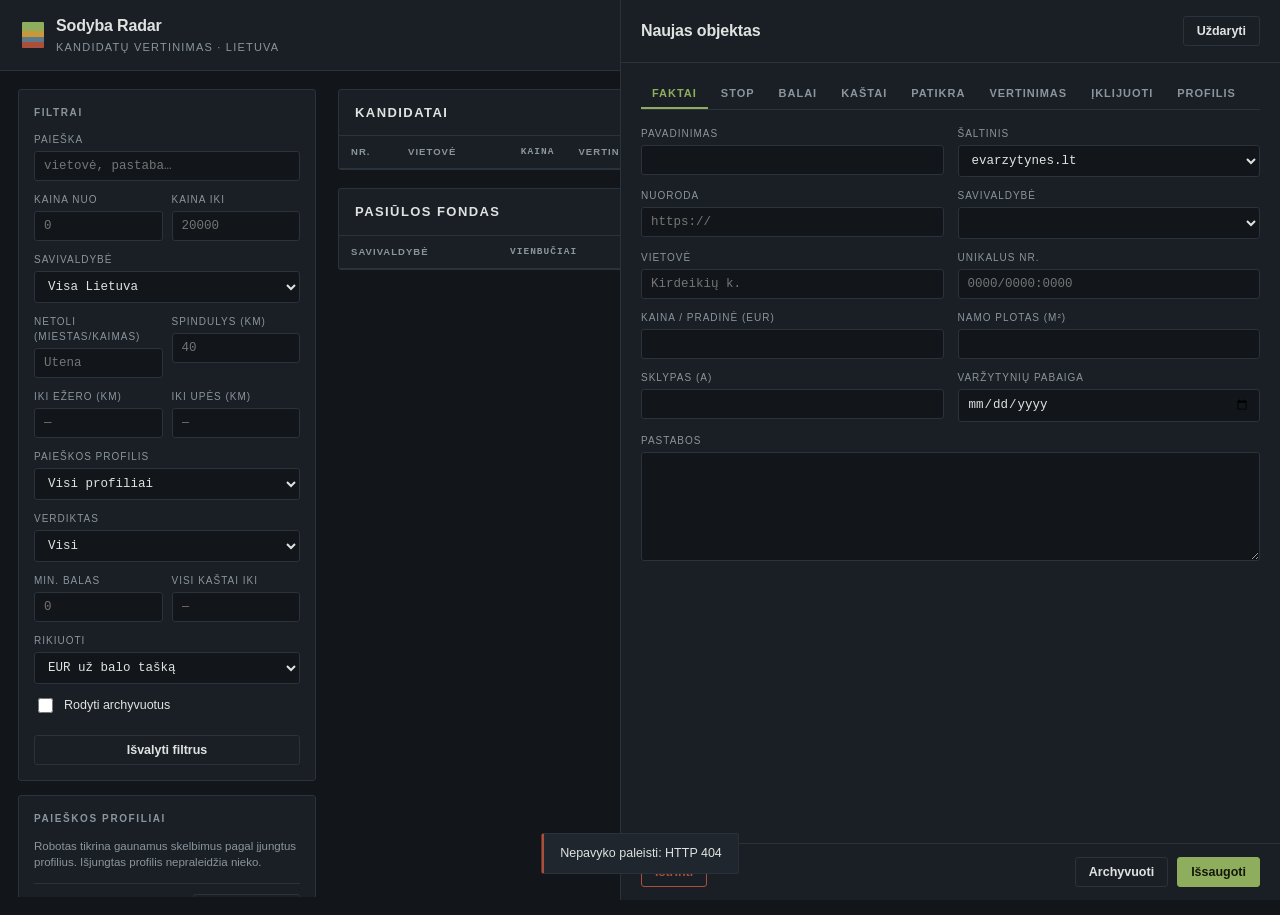
==== frontend/index.html @ 3fbca245 "Sodyba Radar: scoring, nature measurement, mailbox ingestion" ====
<!DOCTYPE html>
<html lang="lt">
<head>
<meta charset="utf-8">
<meta name="viewport" content="width=device-width, initial-scale=1">
<title>Sodyba Radar</title>
<link rel="stylesheet" href="styles.css">
</head>
<body>

<header class="topbar">
  <div class="brand">
    <span class="mark" aria-hidden="true"></span>
    <div>
      <h1>Sodyba Radar</h1>
      <p class="sub">Kandidatų vertinimas · Lietuva</p>
    </div>
  </div>
  <div class="tallies" id="tallies"></div>
  <div class="status">
    <span class="stat-line" id="refreshStatus">Kraunama…</span>
    <button class="btn btn-ghost" id="btnRefresh">Atnaujinti registro duomenis</button>
    <button class="btn" id="btnAdd">Pridėti objektą</button>
  </div>
</header>

<main class="shell">

  <aside class="rail" id="rail">
    <section class="rail-block">
      <h2 class="eyebrow">Filtrai</h2>

      <label class="field">
        <span>Paieška</span>
        <input type="search" id="fQuery" placeholder="vietovė, pastaba…">
      </label>

      <div class="field-row">
        <label class="field">
          <span>Kaina nuo</span>
          <input type="number" id="fMinPrice" min="0" step="500" placeholder="0">
        </label>
        <label class="field">
          <span>Kaina iki</span>
          <input type="number" id="fMaxPrice" min="0" step="500" placeholder="20000">
        </label>
      </div>

      <label class="field">
        <span>Savivaldybė</span>
        <select id="fMuni"><option value="">Visa Lietuva</option></select>
      </label>

      <div class="field-row">
        <label class="field">
          <span>Netoli (miestas/kaimas)</span>
          <input id="fNear" placeholder="Utena">
        </label>
        <label class="field">
          <span>Spindulys (km)</span>
          <input type="number" id="fRadius" min="1" step="5" placeholder="40">
        </label>
      </div>

      <div class="field-row">
        <label class="field">
          <span>Iki ežero (km)</span>
          <input type="number" id="fLake" min="0" step="0.5" placeholder="—">
        </label>
        <label class="field">
          <span>Iki upės (km)</span>
          <input type="number" id="fRiver" min="0" step="0.5" placeholder="—">
        </label>
      </div>

      <label class="field">
        <span>Paieškos profilis</span>
        <select id="fProfile"><option value="">Visi profiliai</option></select>
      </label>

      <label class="field">
        <span>Verdiktas</span>
        <select id="fVerdict">
          <option value="">Visi</option>
          <option value="shortlist">Trumpasis sąrašas</option>
          <option value="weak">Per silpnas</option>
          <option value="over_budget">Virš biudžeto</option>
          <option value="incomplete">Neįvertintas</option>
          <option value="rejected">Atmestas</option>
        </select>
      </label>

      <div class="field-row">
        <label class="field">
          <span>Min. balas</span>
          <input type="number" id="fMinScore" min="0" max="10" step="0.5" placeholder="0">
        </label>
        <label class="field">
          <span>Visi kaštai iki</span>
          <input type="number" id="fMaxCost" min="0" step="1000" placeholder="—">
        </label>
      </div>

      <label class="field">
        <span>Rikiuoti</span>
        <select id="fSort">
          <option value="eur_per_point">EUR už balo tašką</option>
          <option value="score">Balas</option>
          <option value="price">Kaina</option>
          <option value="total_cost">Visi kaštai</option>
          <option value="updated">Naujausi</option>
        </select>
      </label>

      <label class="check"><input type="checkbox" id="fArchived"><span>Rodyti archyvuotus</span></label>
      <button class="btn btn-ghost full" id="btnClear">Išvalyti filtrus</button>
    </section>

    <section class="rail-block">
      <h2 class="eyebrow">Paieškos profiliai</h2>
      <p class="hint">Robotas tikrina gaunamus skelbimus pagal įjungtus profilius. Išjungtas profilis nepraleidžia nieko.</p>
      <div id="profiles"></div>
      <div class="ingest-bar">
        <span class="stat-line" id="ingestStatus">—</span>
        <button class="btn btn-ghost" id="btnPoll">Tikrinti dabar</button>
      </div>
      <button class="btn btn-ghost full" id="btnResetProfiles">Grąžinti numatytuosius</button>
    </section>

    <section class="rail-block">
      <h2 class="eyebrow">Svoriai</h2>
      <p class="hint">Keisk svorius — visos juostos persidėlios iš karto.</p>
      <div id="weights"></div>
      <div class="weight-total"><span>Suma</span><b id="weightSum">100%</b></div>
    </section>

    <section class="rail-block">
      <h2 class="eyebrow">Prielaidos</h2>
      <label class="field">
        <span>Biudžeto riba (EUR)</span>
        <input type="number" id="sBudget" min="0" step="1000">
      </label>
      <label class="field">
        <span>Minimalus balas</span>
        <input type="number" id="sMinScore" min="0" max="10" step="0.5">
      </label>
      <label class="field">
        <span>Rezervas (%)</span>
        <input type="number" id="sContingency" min="0" max="100" step="5">
      </label>
      <button class="btn full" id="btnSaveSettings">Išsaugoti prielaidas</button>
    </section>
  </aside>

  <div class="content">

    <section class="panel">
      <div class="panel-head">
        <h2>Kandidatai</h2>
        <span class="count" id="candCount"></span>
      </div>
      <div class="table-wrap">
        <table class="grid" id="candTable">
          <thead>
            <tr>
              <th>Nr.</th><th>Vietovė</th><th class="num">Kaina</th>
              <th class="core-col">Vertinimo pjūvis</th>
              <th class="num">Balas</th><th class="num">Visi kaštai</th>
              <th>Gamta</th><th class="num">EUR/tšk.</th><th>Verdiktas</th>
            </tr>
          </thead>
          <tbody id="candBody"></tbody>
        </table>
      </div>
      <p class="empty" id="candEmpty" hidden>Nėra objektų pagal šiuos filtrus. Pridėk objektą arba atlaisvink filtrus.</p>
    </section>

    <section class="panel">
      <div class="panel-head">
        <h2>Pasiūlos fondas</h2>
        <span class="count" id="marketNote"></span>
      </div>
      <div class="table-wrap">
        <table class="grid" id="mktTable">
          <thead>
            <tr>
              <th>Savivaldybė</th><th class="num">Vienbučiai</th><th class="num">Elektra+vanduo</th>
              <th class="num">% el.+vand.</th><th class="num">% iki 1945</th>
              <th class="num">Rąstiniai</th><th class="num">Retumo indeksas</th>
            </tr>
          </thead>
          <tbody id="mktBody"></tbody>
        </table>
      </div>
    </section>

  </div>
</main>

<!-- Detail drawer -->
<div class="scrim" id="scrim" hidden></div>
<aside class="drawer" id="drawer" hidden aria-label="Objekto detalės">
  <div class="drawer-head">
    <div>
      <span class="eyebrow" id="dRef"></span>
      <h2 id="dTitle">Naujas objektas</h2>
    </div>
    <button class="btn btn-ghost" id="btnClose">Uždaryti</button>
  </div>

  <div class="drawer-body">
    <nav class="tabs" role="tablist">
      <button class="tab is-on" data-tab="facts">Faktai</button>
      <button class="tab" data-tab="flags">STOP</button>
      <button class="tab" data-tab="scores">Balai</button>
      <button class="tab" data-tab="costs">Kaštai</button>
      <button class="tab" data-tab="checks">Patikra</button>
      <button class="tab" data-tab="advice">Vertinimas</button>
      <button class="tab" data-tab="paste">Įklijuoti</button>
      <button class="tab" data-tab="profile">Profilis</button>
    </nav>

    <div class="tabpane is-on" data-pane="facts">
      <div class="grid2">
        <label class="field"><span>Pavadinimas</span><input id="dName"></label>
        <label class="field"><span>Šaltinis</span>
          <select id="dSource">
            <option value="evarzytynes">evarzytynes.lt</option>
            <option value="turtas">aukcionai.turtas.lt</option>
            <option value="aruodas">aruodas.lt</option>
            <option value="domoplius">domoplius.lt</option>
            <option value="alio">alio.lt</option>
            <option value="facebook">Facebook grupė</option>
            <option value="manual">Kita</option>
          </select></label>
        <label class="field"><span>Nuoroda</span><input id="dUrl" type="url" placeholder="https://"></label>
        <label class="field"><span>Savivaldybė</span><select id="dMuni"></select></label>
        <label class="field"><span>Vietovė</span><input id="dLocality" placeholder="Kirdeikių k."></label>
        <label class="field"><span>Unikalus Nr.</span><input id="dCad" placeholder="0000/0000:0000"></label>
        <label class="field"><span>Kaina / pradinė (EUR)</span><input id="dPrice" type="number" min="0" step="100"></label>
        <label class="field"><span>Namo plotas (m²)</span><input id="dArea" type="number" min="0" step="0.1"></label>
        <label class="field"><span>Sklypas (a)</span><input id="dPlot" type="number" min="0" step="0.1"></label>
        <label class="field"><span>Varžytynių pabaiga</span><input id="dEnds" type="date"></label>
      </div>
      <label class="field"><span>Pastabos</span><textarea id="dNotes" rows="5"></textarea></label>
    </div>

    <div class="tabpane" data-pane="flags">
      <p class="hint">Bet kuri pažymėta vėliava atmeta objektą. Tikrink jas pirmiausia — tai kainuoja 5 EUR ir 20 minučių.</p>
      <div id="dFlags"></div>
    </div>

    <div class="tabpane" data-pane="scores">
      <p class="hint">0 = netinka, 10 = idealu. Visi dešimt turi būti užpildyti, kad balas būtų skaičiuojamas. Vanduo ir miškas/vanduo užpildomi automatiškai po „Nustatyti vietą“.</p>
      <div id="dScores"></div>
    </div>

    <div class="tabpane" data-pane="costs">
      <p class="hint">Realios sąmatos, ne spėjimai. ESO prijungimas ir gręžinys yra dažniausios biudžeto bombos.</p>
      <div id="dCosts"></div>
      <div class="cost-total"><span>Viso su rezervu</span><b id="dCostTotal">—</b></div>
    </div>

    <div class="tabpane" data-pane="checks">
      <p class="hint">Vykdyk eilės tvarka. Pirmi trys žingsniai atmeta daugumą objektų.</p>
      <div id="dChecks"></div>
    </div>

    <div class="tabpane" data-pane="advice">
      <div class="advice-head">
        <button class="btn" id="btnLocate">Nustatyti vietą ir išmatuoti gamtą</button>
        <button class="btn btn-ghost" id="btnAdvice">Parengti vertinimą</button>
      </div>
      <div id="natureBox"></div>
      <div id="adviceBox"></div>
    </div>

    <div class="tabpane" data-pane="paste">
      <p class="hint">evarzytynes.lt ir skelbimų portalai draudžia automatinę prieigą. Užsiprenumeruok jų pačių el. pašto pranešimus (jie ateis automatiškai) arba įklijuok tekstą čia — kaina, plotas, savivaldybė ir unikalus Nr. bus ištraukti.</p>
      <label class="field"><span>Skelbimo tekstas</span><textarea id="pText" rows="10" placeholder="Įklijuok visą skelbimo tekstą…"></textarea></label>
      <label class="field"><span>Nuoroda</span><input id="pUrl" type="url" placeholder="https://"></label>
      <button class="btn full" id="btnPaste">Sukurti objektą iš teksto</button>
    </div>

    <div class="tabpane" data-pane="profile">
      <p class="hint">Redaguok pasirinktą profilį. Testas parodo, ar konkretus skelbimas jį praeitų ir kodėl ne.</p>
      <label class="field"><span>Profilis</span><select id="epPick"></select></label>
      <div class="grid2">
        <label class="field"><span>Pavadinimas</span><input id="epName"></label>
        <label class="check"><input type="checkbox" id="epEnabled"><span>Įjungtas</span></label>
        <label class="field"><span>Kaina nuo (EUR)</span><input id="epMinPrice" type="number" min="0" step="500"></label>
        <label class="field"><span>Kaina iki (EUR)</span><input id="epMaxPrice" type="number" min="0" step="500"></label>
        <label class="field"><span>Min. sklypas (a)</span><input id="epMinPlot" type="number" min="0" step="5"></label>
        <label class="field"><span>Min. plotas (m²)</span><input id="epMinArea" type="number" min="0" step="5"></label>
      </div>
      <label class="field"><span>Savivaldybės (kableliais; tuščia = visa Lietuva)</span><textarea id="epMunis" rows="2"></textarea></label>
      <label class="field"><span>Bent vienas raktažodis</span><textarea id="epAny" rows="2"></textarea></label>
      <label class="field"><span>Privalomi raktažodžiai</span><textarea id="epAll" rows="2"></textarea></label>
      <label class="field"><span>Draudžiami raktažodžiai</span><textarea id="epNot" rows="2"></textarea></label>
      <label class="field"><span>Šaltiniai (tuščia = visi)</span><input id="epSources" placeholder="evarzytynes, turtas"></label>

      <h3 class="eyebrow" style="margin-top:18px">Geografija ir gamta</h3>
      <div class="grid2">
        <label class="field"><span>Centrai (kableliais)</span><input id="epCentres" placeholder="Utena, Anykščiai"></label>
        <label class="field"><span>Spindulys (km)</span><input id="epRadius" type="number" min="1" step="5"></label>
        <label class="field"><span>Iki ežero ne daugiau (m)</span><input id="epLake" type="number" min="0" step="100"></label>
        <label class="field"><span>Iki upės ne daugiau (m)</span><input id="epRiver" type="number" min="0" step="100"></label>
        <label class="field"><span>Min. ežero plotas (ha)</span><input id="epLakeHa" type="number" min="0" step="1"></label>
      </div>
      <button class="btn full" id="btnSaveProfile">Išsaugoti profilį</button>

      <hr class="sep">
      <label class="field"><span>Testas — įklijuok skelbimo tekstą</span><textarea id="epTest" rows="5"></textarea></label>
      <button class="btn btn-ghost full" id="btnTestProfile">Paleisti testą</button>
      <div id="epTestOut"></div>
    </div>
  </div>

  <div class="drawer-foot">
    <button class="btn btn-danger" id="btnDelete">Ištrinti</button>
    <div class="foot-right">
      <button class="btn btn-ghost" id="btnArchive">Archyvuoti</button>
      <button class="btn" id="btnSave">Išsaugoti</button>
    </div>
  </div>
</aside>

<div class="toast" id="toast" hidden></div>

<script src="app.js"></script>
</body>
</html>
---- frontend/styles.css ----
/* Sodyba Radar — survey-console aesthetic.
   Graphite ground, lichen accent, monospace for every figure and register number. */

:root{
  --ink:#12151a;
  --panel:#1a1f26;
  --panel-2:#20262e;
  --rule:#2a323b;
  --paper:#dfe3e0;
  --paper-dim:#8b959d;
  --lichen:#8fae5d;
  --ochre:#c8983a;
  --oxide:#a94f3c;
  --slate:#5c7a8a;

  --mono:ui-monospace,"SF Mono","JetBrains Mono",Menlo,Consolas,monospace;
  --sans:"Inter",-apple-system,BlinkMacSystemFont,"Segoe UI",Roboto,sans-serif;

  --rail-w:302px;
  --r:3px;
}

*{box-sizing:border-box}
html,body{margin:0;padding:0}
body{
  background:var(--ink);color:var(--paper);
  font-family:var(--sans);font-size:14px;line-height:1.5;
  -webkit-font-smoothing:antialiased;
}
button,input,select,textarea{font-family:inherit;font-size:inherit;color:inherit}
h1,h2{margin:0;font-weight:600;letter-spacing:-.01em}

/* ---------------------------------------------------------------- topbar */
.topbar{
  display:flex;align-items:center;gap:28px;
  padding:14px 22px;background:var(--panel);
  border-bottom:1px solid var(--rule);
  position:sticky;top:0;z-index:40;flex-wrap:wrap;
}
.brand{display:flex;align-items:center;gap:12px}
.brand h1{font-size:16px}
.brand .sub{margin:1px 0 0;font-size:11px;color:var(--paper-dim);
  text-transform:uppercase;letter-spacing:.11em}
.mark{
  width:22px;height:26px;flex:none;border-radius:1px;
  background:linear-gradient(var(--lichen) 0 34%,var(--ochre) 34% 58%,
             var(--slate) 58% 78%,var(--oxide) 78% 100%);
}
.tallies{display:flex;gap:16px;flex-wrap:wrap;margin-left:auto}
.tally{font-family:var(--mono);font-size:11px;color:var(--paper-dim);
  text-transform:uppercase;letter-spacing:.07em;white-space:nowrap}
.tally b{color:var(--paper);font-size:15px;margin-right:5px}
.tally.shortlist b{color:var(--lichen)}
.tally.rejected b{color:var(--oxide)}
.tally.over_budget b{color:var(--ochre)}
.status{display:flex;align-items:center;gap:10px;flex-wrap:wrap}
.stat-line{font-family:var(--mono);font-size:11px;color:var(--paper-dim)}

/* ---------------------------------------------------------------- buttons */
.btn{
  background:var(--lichen);color:#12180c;border:1px solid var(--lichen);
  border-radius:var(--r);padding:7px 13px;cursor:pointer;font-weight:600;
  font-size:12.5px;transition:filter .12s ease;
}
.btn:hover{filter:brightness(1.1)}
.btn-ghost{background:transparent;color:var(--paper);border-color:var(--rule)}
.btn-ghost:hover{background:var(--panel-2);filter:none}
.btn-danger{background:transparent;color:var(--oxide);border-color:var(--oxide)}
.btn-danger:hover{background:rgba(169,79,60,.14);filter:none}
.btn.full{width:100%;margin-top:10px}
:focus-visible{outline:2px solid var(--lichen);outline-offset:2px}

/* ---------------------------------------------------------------- layout */
.shell{display:grid;grid-template-columns:var(--rail-w) minmax(0,1fr);
  gap:18px;padding:18px;align-items:start}
.rail{position:sticky;top:74px;display:flex;flex-direction:column;gap:14px;
  max-height:calc(100vh - 92px);overflow-y:auto;padding-right:4px}
.rail-block{background:var(--panel);border:1px solid var(--rule);
  border-radius:var(--r);padding:15px}
.eyebrow{font-size:10px;text-transform:uppercase;letter-spacing:.16em;
  color:var(--paper-dim);font-weight:600;margin:0 0 12px}
.hint{font-size:11.5px;color:var(--paper-dim);margin:0 0 12px;line-height:1.45}
.content{display:flex;flex-direction:column;gap:18px;min-width:0}

/* ---------------------------------------------------------------- fields */
.field{display:block;margin-bottom:11px}
.field>span{display:block;font-size:10px;text-transform:uppercase;
  letter-spacing:.1em;color:var(--paper-dim);margin-bottom:4px}
.field input,.field select,.field textarea{
  width:100%;background:var(--ink);border:1px solid var(--rule);
  border-radius:var(--r);padding:7px 9px;font-family:var(--mono);font-size:12.5px;
}
.field textarea{font-family:var(--sans);resize:vertical;line-height:1.5}
.field input:focus,.field select:focus,.field textarea:focus{
  border-color:var(--lichen);outline:none}
.field-row{display:grid;grid-template-columns:1fr 1fr;gap:9px}
.check{display:flex;align-items:center;gap:8px;font-size:12.5px;margin:9px 0}
.check input{accent-color:var(--lichen);width:15px;height:15px}
.grid2{display:grid;grid-template-columns:1fr 1fr;gap:0 14px}

/* ---------------------------------------------------------------- weights */
.wrow{display:grid;grid-template-columns:1fr 46px;gap:8px;align-items:center;
  margin-bottom:7px}
.wrow label{font-size:11.5px;display:flex;align-items:center;gap:7px;min-width:0}
.wswatch{width:9px;height:9px;flex:none;border-radius:1px}
.wrow input{background:var(--ink);border:1px solid var(--rule);
  border-radius:var(--r);padding:4px 5px;font-family:var(--mono);font-size:11.5px;
  text-align:right;width:100%}
.weight-total{display:flex;justify-content:space-between;padding-top:9px;
  margin-top:6px;border-top:1px solid var(--rule);font-size:11px;
  text-transform:uppercase;letter-spacing:.09em;color:var(--paper-dim)}
.weight-total b{font-family:var(--mono);color:var(--paper)}

/* ---------------------------------------------------------------- panels */
.panel{background:var(--panel);border:1px solid var(--rule);border-radius:var(--r)}
.panel-head{display:flex;align-items:baseline;gap:12px;padding:13px 16px;
  border-bottom:1px solid var(--rule)}
.panel-head h2{font-size:13px;text-transform:uppercase;letter-spacing:.11em}
.count{font-family:var(--mono);font-size:11px;color:var(--paper-dim)}
.table-wrap{overflow-x:auto}
.empty{padding:26px 16px;text-align:center;color:var(--paper-dim);font-size:13px}

/* ---------------------------------------------------------------- tables */
.grid{width:100%;border-collapse:collapse;font-size:12.5px}
.grid th{
  text-align:left;padding:9px 12px;font-size:9.5px;text-transform:uppercase;
  letter-spacing:.11em;color:var(--paper-dim);font-weight:600;
  border-bottom:1px solid var(--rule);white-space:nowrap;
}
.grid td{padding:9px 12px;border-bottom:1px solid rgba(42,50,59,.55);
  vertical-align:middle}
.grid tbody tr{cursor:pointer;transition:background .1s ease}
.grid tbody tr:hover{background:var(--panel-2)}
.grid .num{text-align:right;font-family:var(--mono);font-variant-numeric:tabular-nums}
.grid td.num{font-family:var(--mono)}
.ref{font-family:var(--mono);color:var(--paper-dim);font-size:11.5px}
.place{font-weight:500}
.place small{display:block;color:var(--paper-dim);font-size:10.5px;font-weight:400}
.core-col{width:190px}
.muted{color:var(--paper-dim)}
tr.is-archived{opacity:.42}

/* ------------------------------------------------------- signature: core bar
   Each candidate's score as a stratigraphy column: segment width = criterion
   weight, segment opacity = that criterion's 0–10 score. Change a weight and
   every column in the table re-stratifies. */
.core{display:flex;height:19px;width:178px;border:1px solid var(--rule);
  border-radius:1px;overflow:hidden;background:repeating-linear-gradient(
    90deg,transparent 0 3px,rgba(255,255,255,.03) 3px 4px)}
.core i{display:block;height:100%;transition:width .22s ease,opacity .22s ease}
.core.is-void{align-items:center;justify-content:center;font-family:var(--mono);
  font-size:9.5px;color:var(--paper-dim);letter-spacing:.09em}

/* ---------------------------------------------------------------- verdicts */
.tag{display:inline-block;padding:2px 8px;border-radius:2px;font-size:10.5px;
  font-weight:600;text-transform:uppercase;letter-spacing:.06em;white-space:nowrap}
.tag.shortlist{background:rgba(143,174,93,.17);color:var(--lichen)}
.tag.weak{background:rgba(92,122,138,.19);color:var(--slate)}
.tag.over_budget{background:rgba(200,152,58,.16);color:var(--ochre)}
.tag.incomplete{background:rgba(139,149,157,.15);color:var(--paper-dim)}
.tag.rejected{background:rgba(169,79,60,.17);color:var(--oxide)}

/* ---------------------------------------------------------------- drawer */
.scrim{position:fixed;inset:0;background:rgba(6,8,10,.62);z-index:50}
.drawer{
  position:fixed;top:0;right:0;bottom:0;width:min(660px,94vw);z-index:60;
  background:var(--panel);border-left:1px solid var(--rule);
  display:flex;flex-direction:column;animation:slide .2s ease;
}
@keyframes slide{from{transform:translateX(22px);opacity:.4}to{transform:none;opacity:1}}
.drawer-head{display:flex;justify-content:space-between;align-items:flex-start;
  gap:14px;padding:16px 20px;border-bottom:1px solid var(--rule)}
.drawer-head h2{font-size:16px;margin-top:3px}
.drawer-head .eyebrow{margin:0;font-family:var(--mono)}
.drawer-body{flex:1;overflow-y:auto;padding:16px 20px}
.drawer-foot{display:flex;justify-content:space-between;gap:10px;
  padding:13px 20px;border-top:1px solid var(--rule)}
.foot-right{display:flex;gap:9px}

.tabs{display:flex;gap:2px;border-bottom:1px solid var(--rule);margin-bottom:16px;
  flex-wrap:wrap}
.tab{background:none;border:none;border-bottom:2px solid transparent;
  padding:8px 11px;cursor:pointer;color:var(--paper-dim);font-size:11px;
  text-transform:uppercase;letter-spacing:.09em;font-weight:600}
.tab:hover{color:var(--paper)}
.tab.is-on{color:var(--lichen);border-bottom-color:var(--lichen)}
.tabpane{display:none}
.tabpane.is-on{display:block}

/* rows inside drawer */
.srow{display:grid;grid-template-columns:1fr 128px 40px;gap:11px;align-items:center;
  padding:7px 0;border-bottom:1px solid rgba(42,50,59,.5)}
.srow label{font-size:12.5px}
.srow input[type=range]{width:100%;accent-color:var(--lichen)}
.srow .val{font-family:var(--mono);font-size:12.5px;text-align:right}
.crow{display:grid;grid-template-columns:1fr 130px;gap:11px;align-items:center;
  padding:6px 0;border-bottom:1px solid rgba(42,50,59,.5)}
.crow label{font-size:12.5px}
.crow input{background:var(--ink);border:1px solid var(--rule);border-radius:var(--r);
  padding:6px 8px;font-family:var(--mono);font-size:12.5px;text-align:right;width:100%}
.frow{display:flex;align-items:center;gap:10px;padding:9px 0;
  border-bottom:1px solid rgba(42,50,59,.5);font-size:13px}
.frow input{accent-color:var(--oxide);width:16px;height:16px;flex:none}
.frow.is-on{color:var(--oxide);font-weight:600}
.krow{display:flex;align-items:center;gap:10px;padding:8px 0;
  border-bottom:1px solid rgba(42,50,59,.5);font-size:12.5px}
.krow input{accent-color:var(--lichen);width:16px;height:16px;flex:none}
.krow a{color:var(--slate);margin-left:auto;font-family:var(--mono);font-size:11px}
.krow .price{font-family:var(--mono);font-size:11px;color:var(--paper-dim);
  min-width:64px;text-align:right}
.cost-total{display:flex;justify-content:space-between;padding-top:12px;margin-top:8px;
  border-top:1px solid var(--rule);font-size:11px;text-transform:uppercase;
  letter-spacing:.09em;color:var(--paper-dim)}
.cost-total b{font-family:var(--mono);font-size:15px;color:var(--paper)}

/* ---------------------------------------------------- profiles + ingestion */
.prow{display:flex;align-items:center;gap:9px;padding:7px 0;
  border-bottom:1px solid rgba(42,50,59,.5)}
.prow input[type=checkbox]{accent-color:var(--lichen);width:15px;height:15px;flex:none}
.prow .pname{font-size:12.5px;flex:1;min-width:0}
.prow .pname small{display:block;color:var(--paper-dim);font-size:10.5px;line-height:1.35}
.prow .pcount{font-family:var(--mono);font-size:11px;color:var(--paper-dim)}
.prow.is-off{opacity:.45}
.prow .pedit{background:none;border:none;color:var(--slate);cursor:pointer;
  font-size:10.5px;font-family:var(--mono);padding:2px 4px}
.prow .pedit:hover{color:var(--lichen)}
.ingest-bar{display:flex;align-items:center;justify-content:space-between;gap:9px;
  padding-top:10px;margin-top:6px;border-top:1px solid var(--rule)}
.ingest-bar .stat-line{flex:1;min-width:0;line-height:1.35}
.chip{display:inline-block;padding:1px 6px;margin:0 4px 3px 0;border-radius:2px;
  background:rgba(143,174,93,.15);color:var(--lichen);font-size:10px;
  font-family:var(--mono);letter-spacing:.03em}
.sep{border:none;border-top:1px solid var(--rule);margin:18px 0}
.testrow{display:flex;gap:9px;align-items:baseline;padding:5px 0;
  border-bottom:1px solid rgba(42,50,59,.5);font-size:12px}
.testrow b{min-width:150px}
.testrow.ok{color:var(--lichen)}
.testrow.no{color:var(--paper-dim)}

/* ------------------------------------------------------- nature + advice */
.nat{font-family:var(--mono);font-size:11px;line-height:1.45;white-space:nowrap}
.nat b{color:var(--paper)}
.nat .w-lake{color:var(--slate)}
.nat .w-river{color:#6b8f79}
.nat .w-prot{color:var(--ochre)}
.nat .w-none{color:var(--paper-dim)}
.advice-head{display:flex;gap:9px;margin-bottom:16px;flex-wrap:wrap}
.natcard{background:var(--ink);border:1px solid var(--rule);border-radius:var(--r);
  padding:13px;margin-bottom:16px;font-size:12.5px}
.natcard h4{margin:0 0 9px;font-size:10px;text-transform:uppercase;
  letter-spacing:.12em;color:var(--paper-dim);font-weight:600}
.natrow{display:flex;justify-content:space-between;gap:12px;padding:4px 0;
  border-bottom:1px solid rgba(42,50,59,.5)}
.natrow span:last-child{font-family:var(--mono);text-align:right}
.stance{display:inline-block;padding:5px 12px;border-radius:2px;font-weight:600;
  font-size:12px;margin-bottom:14px;text-transform:uppercase;letter-spacing:.07em}
.stance.ok{background:rgba(143,174,93,.17);color:var(--lichen)}
.stance.hold{background:rgba(92,122,138,.19);color:var(--slate)}
.stance.no{background:rgba(169,79,60,.17);color:var(--oxide)}
.find{padding:8px 0 8px 11px;border-left:2px solid var(--rule);margin-bottom:7px;
  font-size:12.5px;line-height:1.5}
.find.good{border-left-color:var(--lichen)}
.find.bad{border-left-color:var(--oxide)}
.find.neutral{border-left-color:var(--slate)}
.find em{color:var(--paper-dim);font-style:normal;font-size:10px;
  text-transform:uppercase;letter-spacing:.1em;display:block;margin-bottom:2px}
.block{padding:9px 11px;background:rgba(169,79,60,.1);border-left:2px solid var(--oxide);
  margin-bottom:7px;font-size:12.5px;line-height:1.5}
.act{padding:7px 0 7px 20px;position:relative;font-size:12.5px;line-height:1.5}
.act:before{content:"→";position:absolute;left:0;color:var(--lichen)}

/* ---------------------------------------------------------------- toast */
.toast{position:fixed;left:50%;bottom:26px;transform:translateX(-50%);z-index:80;
  background:var(--panel-2);border:1px solid var(--rule);border-left:3px solid var(--lichen);
  border-radius:var(--r);padding:10px 16px;font-size:12.5px;max-width:520px}
.toast.is-bad{border-left-color:var(--oxide)}

/* ---------------------------------------------------------------- responsive */
@media (max-width:1080px){
  .shell{grid-template-columns:1fr}
  .rail{position:static;max-height:none}
  .tallies{order:3;width:100%;margin-left:0}
}
@media (max-width:620px){
  .grid2,.field-row{grid-template-columns:1fr}
  .core-col,.core{width:120px}
  .topbar{gap:12px}
}
@media (prefers-reduced-motion:reduce){
  *{animation:none!important;transition:none!important}
}
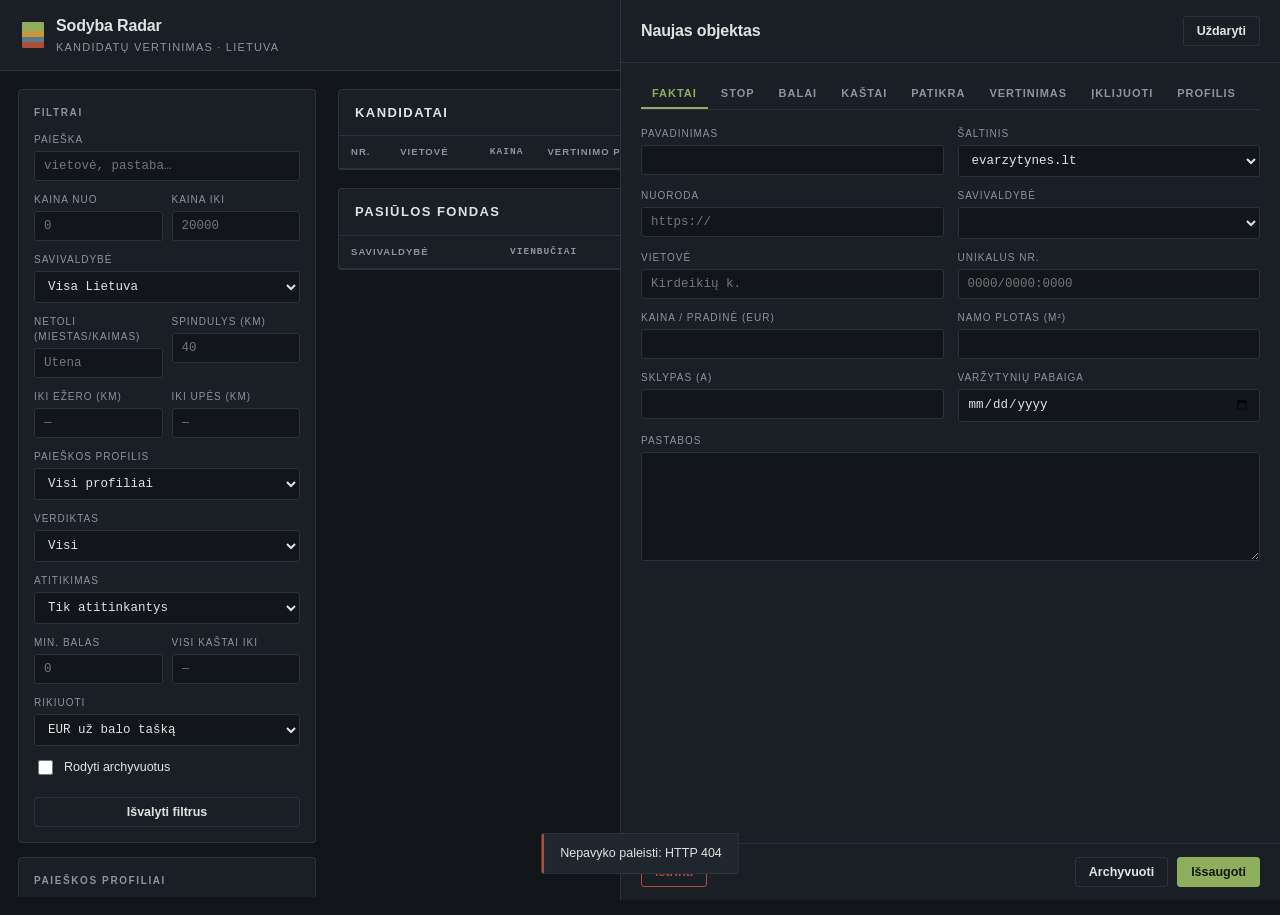
==== commit f72abb74: "feat: Beveik tier showing listings that just missed a profile Adds an Atitikimas filter and table co" ====
--- a/frontend/index.html
+++ b/frontend/index.html
@@ -90,6 +90,15 @@
         </select>
       </label>
 
+      <label class="field">
+        <span>Atitikimas</span>
+        <select id="fMatchState">
+          <option value="match">Tik atitinkantys</option>
+          <option value="near">Tik „beveik“</option>
+          <option value="all">Visi</option>
+        </select>
+      </label>
+
       <div class="field-row">
         <label class="field">
           <span>Min. balas</span>
@@ -166,7 +175,7 @@
               <th>Nr.</th><th>Vietovė</th><th class="num">Kaina</th>
               <th class="core-col">Vertinimo pjūvis</th>
               <th class="num">Balas</th><th class="num">Visi kaštai</th>
-              <th>Gamta</th><th class="num">EUR/tšk.</th><th>Verdiktas</th>
+              <th>Gamta</th><th class="num">EUR/tšk.</th><th>Atitikimas</th><th>Verdiktas</th>
             </tr>
           </thead>
           <tbody id="candBody"></tbody>
--- a/frontend/styles.css
+++ b/frontend/styles.css
@@ -289,3 +289,20 @@
 @media (prefers-reduced-motion:reduce){
   *{animation:none!important;transition:none!important}
 }
+
+/* Near-miss rows: present, visibly secondary, never mistaken for a match. */
+tr.is-near { opacity: .72; }
+tr.is-near:hover { opacity: 1; }
+.tag.near { background: #6b5b2e; color: #f5e9c8; }
+.tag.match { background: #2e5b3a; color: #d9f0df; }
+small.miss {
+  display: block;
+  margin-top: .2rem;
+  font-size: .74rem;
+  line-height: 1.25;
+  color: var(--muted, #9aa0a6);
+}
+
+/* Merged-duplicate indicator: a dedupe merge is otherwise only visible by
+   opening the row and reading its notes. */
+.chip-dup { background: rgba(200,152,58,.18); color: var(--ochre); cursor: help; }
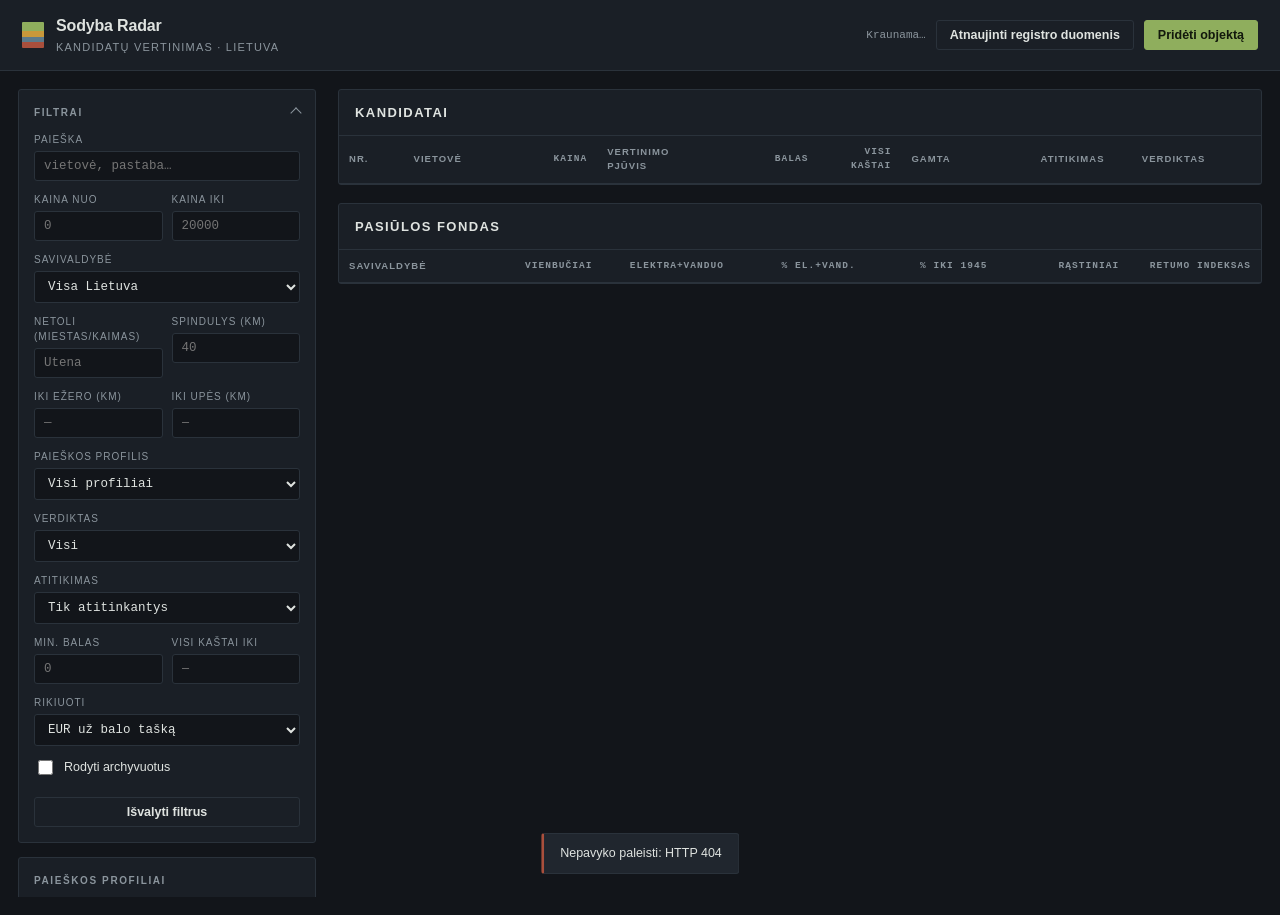
==== commit 28ae85de: "Fit the candidate table on every screen and put content before its controls Five findings from the b" ====
--- a/frontend/index.html
+++ b/frontend/index.html
@@ -4,6 +4,12 @@
 <meta charset="utf-8">
 <meta name="viewport" content="width=device-width, initial-scale=1">
 <title>Sodyba Radar</title>
+<!-- The app mark as an inline SVG data URI: three bands in the palette's
+     lichen, ochre and oxide. No binary asset, no build step, no request — a
+     declared icon is also what stops every desktop load logging a 404 for
+     /favicon.ico. `#` is percent-encoded because it would otherwise start a
+     URL fragment. -->
+<link rel="icon" href="data:image/svg+xml,%3Csvg xmlns='http://www.w3.org/2000/svg' viewBox='0 0 32 32'%3E%3Crect width='32' height='32' fill='%2312151a'/%3E%3Crect x='7' y='5' width='18' height='7' fill='%238fae5d'/%3E%3Crect x='7' y='13' width='18' height='7' fill='%23c8983a'/%3E%3Crect x='7' y='21' width='18' height='6' fill='%23a94f3c'/%3E%3C/svg%3E">
 <link rel="stylesheet" href="styles.css">
 </head>
 <body>
@@ -27,8 +33,17 @@
 <main class="shell">
 
   <aside class="rail" id="rail">
-    <section class="rail-block">
-      <h2 class="eyebrow">Filtrai</h2>
+    <!-- A <details>, not a <section>: on a handset the whole panel collapses to
+         its summary so the candidate list is on the first screen, and the
+         summary states how many filters are narrowing that list. `open` is in
+         the markup so a desktop — where the rail costs the content nothing —
+         renders it expanded even before app.js runs; app.js closes it on a
+         handset at boot, because `open` cannot be set from a media query. -->
+    <details class="rail-block" id="filterPanel" open>
+      <summary class="eyebrow">
+        <span>Filtrai</span>
+        <span class="fcount" id="filterCount"></span>
+      </summary>
 
       <label class="field">
         <span>Paieška</span>
@@ -123,7 +138,7 @@
 
       <label class="check"><input type="checkbox" id="fArchived"><span>Rodyti archyvuotus</span></label>
       <button class="btn btn-ghost full" id="btnClear">Išvalyti filtrus</button>
-    </section>
+    </details>
 
     <section class="rail-block">
       <h2 class="eyebrow">Paieškos profiliai</h2>
@@ -170,12 +185,17 @@
       </div>
       <div class="table-wrap">
         <table class="grid" id="candTable">
+          <!-- Nine columns, not ten. "Balas" carries the EUR-per-score-point
+               figure beneath the score: they are the same judgement and, on an
+               unscored candidate, two columns printed the same dash twice.
+               Column widths are set by nth-child in styles.css — adding or
+               reordering a column means revisiting that block. -->
           <thead>
             <tr>
               <th>Nr.</th><th>Vietovė</th><th class="num">Kaina</th>
-              <th class="core-col">Vertinimo pjūvis</th>
+              <th>Vertinimo pjūvis</th>
               <th class="num">Balas</th><th class="num">Visi kaštai</th>
-              <th>Gamta</th><th class="num">EUR/tšk.</th><th>Atitikimas</th><th>Verdiktas</th>
+              <th>Gamta</th><th>Atitikimas</th><th>Verdiktas</th>
             </tr>
           </thead>
           <tbody id="candBody"></tbody>
--- a/frontend/styles.css
+++ b/frontend/styles.css
@@ -22,6 +22,20 @@
 
 *{box-sizing:border-box}
 html,body{margin:0;padding:0}
+
+/* The `hidden` attribute must win over anything in this file.
+   The user agent's own rule is `[hidden]{display:none}` — a bare attribute
+   selector, specificity 0,1,0 — so *any* class or id rule that sets `display`
+   silently outranks it. `.drawer{display:flex}` did exactly that, and the
+   detail drawer was never once hidden in this project's life: the app opened
+   with an empty "Naujas objektas" form over half a desktop screen and all of a
+   phone, with the candidate table underneath it and untappable.
+   One defensive rule rather than a fix on `.drawer`, because the trap is a
+   class of bug, not an incident — it applies to #scrim, #toast and #candEmpty
+   today and to whatever carries the attribute next. Nothing in app.js reveals
+   an element by writing style.display, so !important costs nothing here.
+   test_frontend_hidden_attribute.py fails if a rule ever outranks this. */
+[hidden]{display:none!important}
 body{
   background:var(--ink);color:var(--paper);
   font-family:var(--sans);font-size:14px;line-height:1.5;
@@ -55,6 +69,7 @@
 .tally.over_budget b{color:var(--ochre)}
 .status{display:flex;align-items:center;gap:10px;flex-wrap:wrap}
 .stat-line{font-family:var(--mono);font-size:11px;color:var(--paper-dim)}
+.stat-warn{color:var(--ochre)}
 
 /* ---------------------------------------------------------------- buttons */
 .btn{
@@ -81,6 +96,30 @@
   color:var(--paper-dim);font-weight:600;margin:0 0 12px}
 .hint{font-size:11.5px;color:var(--paper-dim);margin:0 0 12px;line-height:1.45}
 .content{display:flex;flex-direction:column;gap:18px;min-width:0}
+
+/* -------------------------------------------------- filter panel disclosure
+   The filter block is a <details>. Open on a desktop, where the rail has a
+   column of its own; closed on a handset, where it used to fill the whole
+   first screen and put the candidates — the reason the app was opened —
+   entirely below the fold. The summary always reports how many filters are
+   active, because a collapsed panel that is quietly removing rows is worse
+   than an expanded one. */
+.rail-block>summary{
+  display:flex;align-items:center;gap:9px;margin:0;cursor:pointer;
+  list-style:none;
+}
+.rail-block>summary::-webkit-details-marker{display:none}
+.rail-block>summary:after{
+  content:"";flex:none;width:7px;height:7px;margin-left:2px;
+  border-right:1.5px solid var(--paper-dim);border-bottom:1.5px solid var(--paper-dim);
+  transform:translateY(-2px) rotate(45deg);transition:transform .15s ease;
+}
+.rail-block[open]>summary:after{transform:translateY(1px) rotate(225deg)}
+.rail-block[open]>summary{margin-bottom:12px}
+.rail-block>summary:hover{color:var(--paper)}
+.fcount{margin-left:auto;font-family:var(--mono);font-size:10px;
+  letter-spacing:.04em;text-transform:none;color:var(--paper-dim)}
+.fcount.is-on{color:var(--ochre)}
 
 /* ---------------------------------------------------------------- fields */
 .field{display:block;margin-bottom:11px}
@@ -120,15 +159,44 @@
 .table-wrap{overflow-x:auto}
 .empty{padding:26px 16px;text-align:center;color:var(--paper-dim);font-size:13px}
 
-/* ---------------------------------------------------------------- tables */
-.grid{width:100%;border-collapse:collapse;font-size:12.5px}
+/* ---------------------------------------------------------------- tables
+   table-layout:fixed is the whole defence against the table outgrowing the
+   page. Under the default auto layout this table settled at a min-content
+   width of 1173px and simply stopped shrinking: at 1440 the last column,
+   VERDIKTAS — the answer the user came for — was cut off at the right edge of
+   its scroll container, and at every width below that more of the judgement
+   columns went with it. Fixed layout takes the widths declared below and wraps
+   the content instead, so the table is exactly as wide as the space it is
+   given, at any viewport, forever. Cards take over below 1240px (see the
+   responsive section) because below that these columns are too narrow to read,
+   not because the table would overflow. */
+.grid{width:100%;border-collapse:collapse;font-size:12.5px;table-layout:fixed}
 .grid th{
-  text-align:left;padding:9px 12px;font-size:9.5px;text-transform:uppercase;
+  text-align:left;padding:9px 10px;font-size:9.5px;text-transform:uppercase;
   letter-spacing:.11em;color:var(--paper-dim);font-weight:600;
-  border-bottom:1px solid var(--rule);white-space:nowrap;
-}
-.grid td{padding:9px 12px;border-bottom:1px solid rgba(42,50,59,.55);
-  vertical-align:middle}
+  border-bottom:1px solid var(--rule);
+}
+.grid td{padding:9px 10px;border-bottom:1px solid rgba(42,50,59,.55);
+  vertical-align:middle;overflow-wrap:anywhere}
+
+/* Candidate columns, in header order: Nr., Vietovė, Kaina, Vertinimo pjūvis,
+   Balas, Visi kaštai, Gamta, Atitikimas, Verdiktas. They must total 100%.
+   Weighted by what each column is for: NR./VIETOVĖ/KAINA identify the row, the
+   core sample is the one column that reads at a glance, GAMTA is dense and
+   valuable, and the three judgement columns on the right are the answer — so
+   VERDIKTAS is given room to hold its longest label, "Trumpasis sąrašas",
+   rather than being the column that pays for everyone else.
+   Adding a column here means re-splitting all nine; the count is pinned by
+   test_frontend_responsive.py. */
+#candTable th:nth-child(1){width:7%}    /* Nr. */
+#candTable th:nth-child(2){width:13%}   /* Vietovė */
+#candTable th:nth-child(3){width:8%}    /* Kaina */
+#candTable th:nth-child(4){width:13%}   /* Vertinimo pjūvis */
+#candTable th:nth-child(5){width:11%}   /* Balas */
+#candTable th:nth-child(6){width:9%}    /* Visi kaštai */
+#candTable th:nth-child(7){width:14%}   /* Gamta */
+#candTable th:nth-child(8){width:11%}   /* Atitikimas */
+#candTable th:nth-child(9){width:14%}   /* Verdiktas */
 .grid tbody tr{cursor:pointer;transition:background .1s ease}
 .grid tbody tr:hover{background:var(--panel-2)}
 .grid .num{text-align:right;font-family:var(--mono);font-variant-numeric:tabular-nums}
@@ -136,7 +204,9 @@
 .ref{font-family:var(--mono);color:var(--paper-dim);font-size:11.5px}
 .place{font-weight:500}
 .place small{display:block;color:var(--paper-dim);font-size:10.5px;font-weight:400}
-.core-col{width:190px}
+/* EUR per score point, under the score it is derived from. Same cell, because
+   on an unscored candidate they were two columns of the same em dash. */
+.per{display:block;color:var(--paper-dim);font-size:10.5px;font-weight:400}
 .muted{color:var(--paper-dim)}
 tr.is-archived{opacity:.42}
 
@@ -144,7 +214,10 @@
    Each candidate's score as a stratigraphy column: segment width = criterion
    weight, segment opacity = that criterion's 0–10 score. Change a weight and
    every column in the table re-stratifies. */
-.core{display:flex;height:19px;width:178px;border:1px solid var(--rule);
+/* Fluid, not a fixed 178px: its column is a percentage of the table now, and a
+   bar wider than its cell would push the whole row back out of the viewport. */
+.core{display:flex;height:19px;width:100%;max-width:178px;min-width:84px;
+  border:1px solid var(--rule);
   border-radius:1px;overflow:hidden;background:repeating-linear-gradient(
     90deg,transparent 0 3px,rgba(255,255,255,.03) 3px 4px)}
 .core i{display:block;height:100%;transition:width .22s ease,opacity .22s ease}
@@ -152,8 +225,12 @@
   font-size:9.5px;color:var(--paper-dim);letter-spacing:.09em}
 
 /* ---------------------------------------------------------------- verdicts */
+/* Wraps rather than refusing to. In a fixed-width column an unbreakable
+   "Trumpasis sąrašas" would spill past the cell and take the verdict back off
+   the right edge, which is the one thing this table must never do. Cards get
+   `nowrap` back — there the row is a full-width card with room to spare. */
 .tag{display:inline-block;padding:2px 8px;border-radius:2px;font-size:10.5px;
-  font-weight:600;text-transform:uppercase;letter-spacing:.06em;white-space:nowrap}
+  font-weight:600;text-transform:uppercase;letter-spacing:.06em;overflow-wrap:normal}
 .tag.shortlist{background:rgba(143,174,93,.17);color:var(--lichen)}
 .tag.weak{background:rgba(92,122,138,.19);color:var(--slate)}
 .tag.over_budget{background:rgba(200,152,58,.16);color:var(--ochre)}
@@ -227,9 +304,14 @@
 .ingest-bar{display:flex;align-items:center;justify-content:space-between;gap:9px;
   padding-top:10px;margin-top:6px;border-top:1px solid var(--rule)}
 .ingest-bar .stat-line{flex:1;min-width:0;line-height:1.35}
+/* overflow-wrap is reset because .grid td sets break-word as a safety net
+   against an unbreakable token overflowing a fixed-width column. On a short
+   label that safety net is the damage: at the narrowest table width it split
+   "Su infrastruktūra" into "infrastruktūr" and "a". Between words, never
+   inside one. */
 .chip{display:inline-block;padding:1px 6px;margin:0 4px 3px 0;border-radius:2px;
   background:rgba(143,174,93,.15);color:var(--lichen);font-size:10px;
-  font-family:var(--mono);letter-spacing:.03em}
+  font-family:var(--mono);letter-spacing:.03em;overflow-wrap:normal}
 .sep{border:none;border-top:1px solid var(--rule);margin:18px 0}
 .testrow{display:flex;gap:9px;align-items:baseline;padding:5px 0;
   border-bottom:1px solid rgba(42,50,59,.5);font-size:12px}
@@ -238,8 +320,12 @@
 .testrow.no{color:var(--paper-dim)}
 
 /* ------------------------------------------------------- nature + advice */
-.nat{font-family:var(--mono);font-size:11px;line-height:1.45;white-space:nowrap}
-.nat b{color:var(--paper)}
+/* Wraps too, for the same reason: nowrap made GAMTA a 305px column, a quarter
+   of the table, and pushed the judgement columns off the right edge. A figure
+   and its unit stay together — a "4.1" orphaned from its "km" is worse than a
+   wrapped line. */
+.nat{font-family:var(--mono);font-size:11px;line-height:1.45}
+.nat b{color:var(--paper);white-space:nowrap}
 .nat .w-lake{color:var(--slate)}
 .nat .w-river{color:#6b8f79}
 .nat .w-prot{color:var(--ochre)}
@@ -270,22 +356,171 @@
 .act:before{content:"→";position:absolute;left:0;color:var(--lichen)}
 
 /* ---------------------------------------------------------------- toast */
+/* max-width is viewport-bounded, not a bare 520px: a long error message on a
+   360px phone would otherwise be wider than the screen and, being centred on
+   left:50%, would push the page into horizontal scrolling. */
 .toast{position:fixed;left:50%;bottom:26px;transform:translateX(-50%);z-index:80;
   background:var(--panel-2);border:1px solid var(--rule);border-left:3px solid var(--lichen);
-  border-radius:var(--r);padding:10px 16px;font-size:12.5px;max-width:520px}
+  border-radius:var(--r);padding:10px 16px;font-size:12.5px;
+  max-width:min(520px,calc(100vw - 24px))}
 .toast.is-bad{border-left-color:var(--oxide)}
 
-/* ---------------------------------------------------------------- responsive */
+/* ---------------------------------------------------------------- responsive
+   Three thresholds, widest first, because they are equal specificity and source
+   order decides:
+     1240px  rows stop being table rows and become cards
+     1080px  the rail stops being a column and stacks above the content
+      700px  handset: filters collapse, content comes first, controls grow
+      620px  narrowest handsets: paired fields go one per line              */
+
+/* ------------------------------------------------------------------- cards
+   Nine columns need about 880px to stay legible. Above 1240px the content
+   column is at least that wide and the table fits exactly, by construction —
+   table-layout:fixed hands each column a share of whatever width it is given.
+   Below 1240px it does not: at 1024 and at every tablet width the table used to
+   run past its container and the last columns — ATITIKIMAS and VERDIKTAS, the
+   answer the user came for — were unreachable without discovering a horizontal
+   scrollbar buried inside a panel. So the breakpoint moves up from 700px and
+   the card layout, which was already written and already good, covers every
+   viewport that is not a wide desktop.
+   Each row becomes a card and each cell prints the header it lost, from the
+   data-label app.js sets. The core sample survives the change — it is the one
+   column that still reads at a glance. Nothing is dropped: a card shows all
+   nine fields, which is the other reason to prefer cards over pinning the
+   identity columns and letting the rest scroll. */
+@media (max-width:1240px){
+  .table-wrap{overflow-x:visible}
+  .grid,.grid tbody,.grid tr,.grid td{display:block;width:auto}
+  .grid thead{display:none}
+  .grid tr{background:var(--panel-2);border:1px solid var(--rule);
+    border-radius:var(--r);margin:0 0 10px}
+  .grid tbody tr:hover{background:var(--panel-2)}
+  .grid td{
+    display:flex;flex-wrap:wrap;align-items:baseline;justify-content:space-between;
+    gap:6px 14px;padding:7px 12px;text-align:right;
+    border-bottom:1px solid rgba(42,50,59,.55);
+  }
+  .grid tr td:last-child{border-bottom:none}
+  .grid td[data-label]:before{
+    content:attr(data-label);flex:none;text-align:left;
+    font-size:9.5px;text-transform:uppercase;letter-spacing:.11em;
+    color:var(--paper-dim);font-weight:600;
+  }
+  /* Long values wrap onto their own line instead of squeezing the label. */
+  .grid td>*{min-width:0}
+  .place small{text-align:right}
+  small.miss{flex-basis:100%;text-align:right}
+  .tag{white-space:nowrap}
+  .per{display:inline;margin-left:8px}
+
+  /* Two cards abreast where there is room for them — a tablet showing one
+     card per row wastes half its width and doubles the scrolling. */
+  #candBody,#mktBody{display:grid;grid-template-columns:1fr 1fr;gap:0 12px}
+  #candBody tr,#mktBody tr{align-self:start}
+}
+
+/* ----------------------------------------------------- the rail stops being
+   a column here and stacks above the content — and a stack of ten filter
+   controls above the candidates means opening the app to its controls and
+   scrolling past every one of them to reach the first property. So content
+   comes before its controls from this width down, not only on a handset: the
+   rail's blocks become grid items of the shell (display:contents drops the
+   <aside> box, not its contents; the landmark role survives in current
+   browsers), the collapsed filter summary keeps the top slot, and the weights,
+   profiles and assumptions drop below the candidates. app.js closes the
+   disclosure at this same width. */
 @media (max-width:1080px){
   .shell{grid-template-columns:1fr}
-  .rail{position:static;max-height:none}
+  .rail{display:contents}
+  .rail-block{order:3}
+  #filterPanel{order:1}
+  .content{order:2}
   .tallies{order:3;width:100%;margin-left:0}
 }
+/* ------------------------------------------------------------------ phones */
+@media (max-width:700px){
+  /* One card per row again: two 170px-wide cards are unreadable. */
+  #candBody,#mktBody{display:block}
+
+  /* A sticky bar that wraps to three rows costs a third of a phone screen and
+     never gives it back. Scroll it away here. */
+  .topbar{position:static;padding:12px 14px;gap:10px}
+  .status{width:100%;gap:8px}
+  .status .btn{flex:1 1 auto}
+  .shell{padding:12px;gap:12px}
+  .rail-block{padding:13px}
+
+  /* The status line now reports two ingestion paths plus a stale-robots
+     warning, so it runs longer than the button next to it. Wrapping lets the
+     button drop to its own full-width row below the text instead of the two
+     fighting over half the screen each. */
+  .ingest-bar{flex-wrap:wrap}
+  .ingest-bar .btn{flex:1 1 auto}
+
+  /* The cards themselves are set up in the 1240px block above; a handset only
+     needs the core sample to give back the width it does not have. */
+  .core{max-width:150px}
+
+  /* iOS Safari zooms the viewport whenever a focused control is smaller than
+     16px, and does not zoom back out afterwards — one tap on a filter and the
+     whole console is off-screen. Only the controls need the bump; the rest of
+     the interface can stay dense. */
+  .field input,.field select,.field textarea,
+  .wrow input,.crow input,.srow input{font-size:16px}
+  .wrow{grid-template-columns:1fr 62px}
+
+  /* Score rows: label and value on one line, the slider full-width beneath,
+     instead of three columns fighting over 335px. */
+  .srow{grid-template-columns:1fr auto;grid-template-areas:"lab val" "rng rng";
+    gap:4px 11px}
+  .srow label{grid-area:lab}
+  .srow input[type=range]{grid-area:rng;width:100%}
+  .srow .val{grid-area:val}
+
+  /* Rows that assume a wide viewport: let them wrap rather than overflow. */
+  .testrow{flex-wrap:wrap}
+  .testrow b{min-width:0}
+  .krow{flex-wrap:wrap}
+  .krow a{margin-left:0}
+  .drawer-foot{flex-wrap:wrap;gap:9px}
+  .drawer-head,.drawer-body,.drawer-foot{padding-left:14px;padding-right:14px}
+}
+
+/* Narrowest phones. This block sits after the 700px one on purpose: both apply
+   below 620px, they carry equal specificity, and source order decides. */
 @media (max-width:620px){
   .grid2,.field-row{grid-template-columns:1fr}
-  .core-col,.core{width:120px}
-  .topbar{gap:12px}
-}
+}
+
+/* Touch input, at any width — a coarse pointer needs a bigger target than a
+   mouse. 44px is the floor; the previous version of this block set padding and
+   font sizes that left buttons at 29px tall and every checkbox at 20x20.
+   Two ways of reaching 44px are used here, and the difference matters when you
+   measure. Buttons, tabs, fields and the disclosure summary are the target, so
+   they get min-height directly. A checkbox is not: it lives inside a <label>
+   that toggles it from anywhere along the row, so the target is the row and the
+   row is what gets sized — a 44x44 painted checkbox would be a disfiguring
+   green slab for no gain in reach. Measuring the input's own box therefore
+   still reports ~24px; measuring what the thumb actually lands on reports the
+   full width of the row by 44px. .prow is the exception — a div, not a label —
+   so app.js wraps its checkbox in a .ptoggle label to give it the same. */
+@media (pointer:coarse){
+  .btn{padding:10px 16px;font-size:13px;min-height:44px}
+  .tab{padding:12px 13px;font-size:11.5px;min-height:44px}
+  .check input,.prow input[type=checkbox],.frow input,.krow input{width:24px;height:24px}
+  .check,.frow,.krow,.prow{min-height:44px}
+  .ptoggle{display:flex;align-items:center;justify-content:center;flex:none;
+    min-width:44px;min-height:44px;margin:0 -7px 0 -11px;cursor:pointer}
+  .prow .pedit{padding:12px 10px;font-size:11px;min-height:44px;min-width:44px}
+  .field input,.field select{min-height:44px}
+  /* The weight and cost boxes are bare inputs in a grid row, with no label
+     wrapping them to inherit a target from — they have to carry their own. */
+  .wrow input,.crow input{min-height:44px}
+  .rail-block>summary{min-height:44px}
+  .srow input[type=range]{height:44px}
+  .grid tbody tr{cursor:default}
+}
+
 @media (prefers-reduced-motion:reduce){
   *{animation:none!important;transition:none!important}
 }
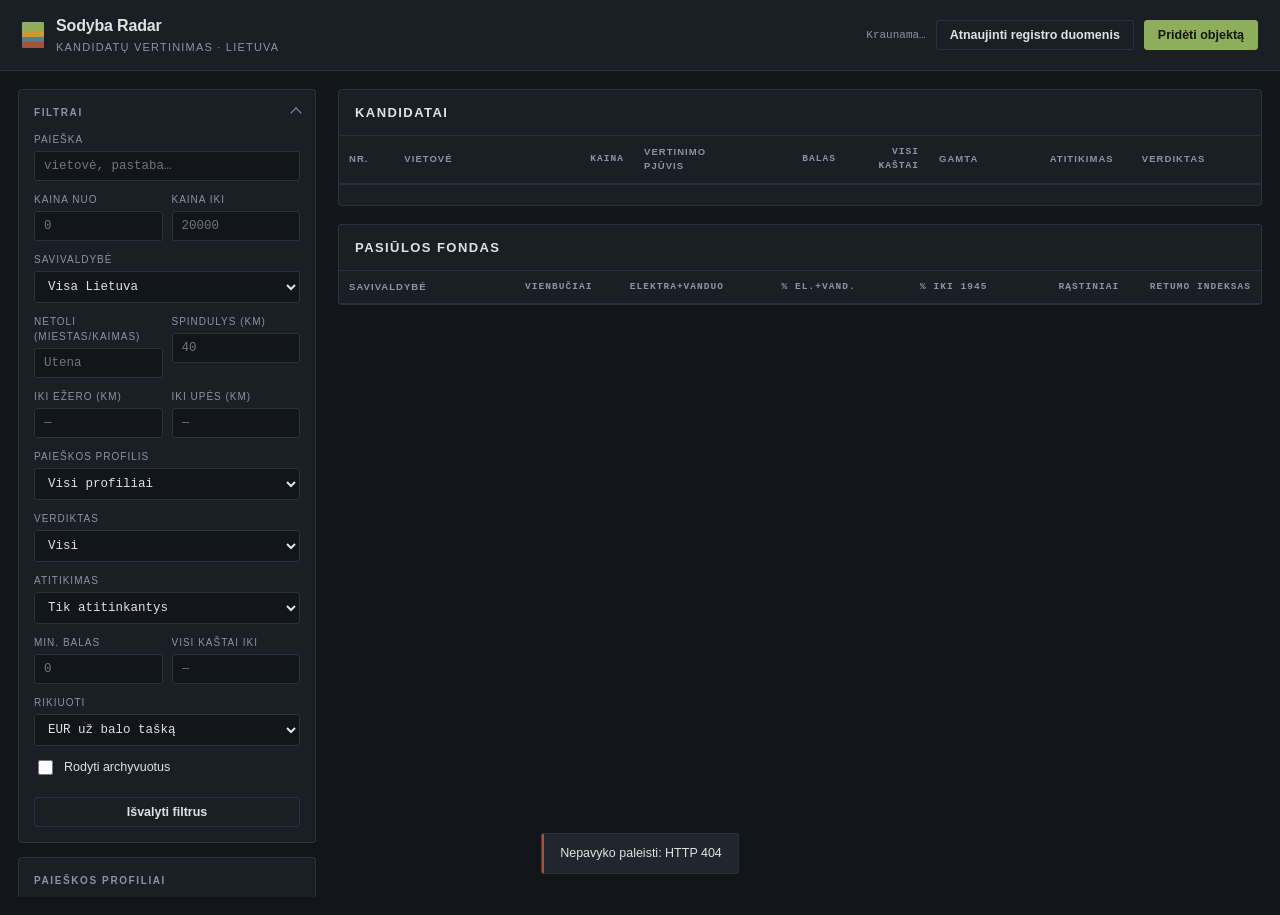
==== commit c901fd5b: "Say how long each price has been asked, and open the advert in one tap KAINA carries three facts abo" ====
--- a/frontend/index.html
+++ b/frontend/index.html
@@ -188,6 +188,9 @@
           <!-- Nine columns, not ten. "Balas" carries the EUR-per-score-point
                figure beneath the score: they are the same judgement and, on an
                unscored candidate, two columns printed the same dash twice.
+               "Kaina" carries the listing age and the peer ratio for the same
+               reason — both are statements about this price, and a tenth column
+               is what clipped the verdict off the right edge before.
                Column widths are set by nth-child in styles.css — adding or
                reordering a column means revisiting that block. -->
           <thead>
@@ -201,6 +204,13 @@
           <tbody id="candBody"></tbody>
         </table>
       </div>
+      <!-- What the "×med." figure in the KAINA cell is, stated once under the
+           table it qualifies. The text is the server's own words (GET
+           /api/candidates → asking_vs_peers_note), written into this element by
+           app.js rather than restated here, so the screen cannot drift from the
+           thing that computed the number. A ratio between asking prices is not
+           a valuation, and this line is what stops it reading as one. -->
+      <p class="note" id="peersNote"></p>
       <p class="empty" id="candEmpty" hidden>Nėra objektų pagal šiuos filtrus. Pridėk objektą arba atlaisvink filtrus.</p>
     </section>
 
@@ -262,7 +272,23 @@
             <option value="facebook">Facebook grupė</option>
             <option value="manual">Kita</option>
           </select></label>
-        <label class="field"><span>Nuoroda</span><input id="dUrl" type="url" placeholder="https://"></label>
+        <!-- A <div>, not a <label>: a label may not contain interactive content
+             other than the control it names, and the operator asked for a
+             button that opens the advert beside its URL. The input carries an
+             aria-label of its own instead.
+             The anchor is a real link — target=_blank so the console keeps its
+             state, rel="noopener noreferrer" because rinka.lt is a third-party
+             page we do not control and window.opener would let it navigate this
+             tab. app.js sets href only for an http(s) URL and hides the button
+             entirely when there is none, so there is never a dead control. -->
+        <div class="field">
+          <span>Nuoroda</span>
+          <div class="url-row">
+            <input id="dUrl" type="url" placeholder="https://" aria-label="Nuoroda">
+            <a class="btn btn-ghost open-ad" id="btnOpenAd" target="_blank"
+               rel="noopener noreferrer" hidden>Atidaryti skelbimą</a>
+          </div>
+        </div>
         <label class="field"><span>Savivaldybė</span><select id="dMuni"></select></label>
         <label class="field"><span>Vietovė</span><input id="dLocality" placeholder="Kirdeikių k."></label>
         <label class="field"><span>Unikalus Nr.</span><input id="dCad" placeholder="0000/0000:0000"></label>
@@ -271,6 +297,12 @@
         <label class="field"><span>Sklypas (a)</span><input id="dPlot" type="number" min="0" step="0.1"></label>
         <label class="field"><span>Varžytynių pabaiga</span><input id="dEnds" type="date"></label>
       </div>
+      <!-- Seller contacts, rendered by app.js. Read-only on purpose: they
+           arrive with the advert and are erased when a candidate is archived
+           (see the RETENTION note in api.py), so there is nothing here to
+           edit. On a handset the tel: and mailto: links are the whole point of
+           the panel. -->
+      <div id="dContacts"></div>
       <label class="field"><span>Pastabos</span><textarea id="dNotes" rows="5"></textarea></label>
     </div>
 
--- a/frontend/styles.css
+++ b/frontend/styles.css
@@ -186,16 +186,20 @@
    valuable, and the three judgement columns on the right are the answer — so
    VERDIKTAS is given room to hold its longest label, "Trumpasis sąrašas",
    rather than being the column that pays for everyone else.
+   KAINA is the widest of the identity columns now: it holds the asked figure,
+   how long it has been asked and how it compares with the other adverts. The
+   six points it gained came a point or two at a time from the columns that had
+   slack, not from VERDIKTAS.
    Adding a column here means re-splitting all nine; the count is pinned by
    test_frontend_responsive.py. */
-#candTable th:nth-child(1){width:7%}    /* Nr. */
-#candTable th:nth-child(2){width:13%}   /* Vietovė */
-#candTable th:nth-child(3){width:8%}    /* Kaina */
-#candTable th:nth-child(4){width:13%}   /* Vertinimo pjūvis */
+#candTable th:nth-child(1){width:6%}    /* Nr. */
+#candTable th:nth-child(2){width:12%}   /* Vietovė */
+#candTable th:nth-child(3){width:14%}   /* Kaina */
+#candTable th:nth-child(4){width:12%}   /* Vertinimo pjūvis */
 #candTable th:nth-child(5){width:11%}   /* Balas */
 #candTable th:nth-child(6){width:9%}    /* Visi kaštai */
-#candTable th:nth-child(7){width:14%}   /* Gamta */
-#candTable th:nth-child(8){width:11%}   /* Atitikimas */
+#candTable th:nth-child(7){width:12%}   /* Gamta */
+#candTable th:nth-child(8){width:10%}   /* Atitikimas */
 #candTable th:nth-child(9){width:14%}   /* Verdiktas */
 .grid tbody tr{cursor:pointer;transition:background .1s ease}
 .grid tbody tr:hover{background:var(--panel-2)}
@@ -208,6 +212,31 @@
    on an unscored candidate they were two columns of the same em dash. */
 .per{display:block;color:var(--paper-dim);font-size:10.5px;font-weight:400}
 .muted{color:var(--paper-dim)}
+
+/* ------------------------------------------------------------- price column
+   The asked figure, how long it has been asked, and how it compares with the
+   other adverts collected — one cell, because they are one judgement and
+   because a tenth column is what pushed VERDIKTAS off the right edge before.
+   The hierarchy is the whole design: the price keeps the cell's own size and
+   weight, the two context lines drop to 10.5px and to --paper-dim, so a
+   scanning eye reads a column of prices and a considering eye reads the rest.
+   overflow-wrap is reset from the .grid td safety net — between words, never
+   inside one; "prašomų" split across two lines is not a smaller problem than a
+   column overflowing. */
+.pricecell{display:block}
+.pricecell .ask{font-weight:600}
+.ctx{display:block;font-size:10.5px;font-weight:400;line-height:1.35;
+  color:var(--paper-dim);overflow-wrap:normal}
+.ctx .basis{display:block}
+/* Staleness: ochre, the palette's "look at this" — never oxide, which in this
+   console means rejected, and a long-running advert is not a rejected one. The
+   threshold lives in app.js (STALE_DAYS = 1825, five years) because it is a
+   judgement about the data, not about the layout. */
+.ctx.is-stale{color:var(--ochre)}
+/* One line under the table saying what the ×med. figure is. It qualifies every
+   ratio above it, so it sits with the table rather than in a tooltip. */
+.note{margin:0;padding:10px 16px;border-top:1px solid var(--rule);
+  font-size:11px;line-height:1.45;color:var(--paper-dim)}
 tr.is-archived{opacity:.42}
 
 /* ------------------------------------------------------- signature: core bar
@@ -285,6 +314,20 @@
 .krow a{color:var(--slate);margin-left:auto;font-family:var(--mono);font-size:11px}
 .krow .price{font-family:var(--mono);font-size:11px;color:var(--paper-dim);
   min-width:64px;text-align:right}
+/* The URL field and the button that opens it, side by side. It wraps rather
+   than squeezing the input: in the drawer's two-column grid the field is about
+   300px, and below 620px it is the full width of a phone.
+   display:inline-flex on the anchor is load-bearing — .btn sets min-height
+   under pointer:coarse and min-height does nothing to an inline box, so an
+   <a class="btn"> left inline would be the one control on the screen under
+   44px. */
+.url-row{display:flex;flex-wrap:wrap;gap:7px;align-items:stretch}
+.url-row input{flex:1 1 130px;min-width:0}
+.open-ad{display:inline-flex;align-items:center;justify-content:center;flex:none;
+  text-decoration:none;white-space:nowrap}
+/* Contacts reuse the .natcard/.natrow pair; only the links are new. */
+.natcard a{color:var(--lichen);text-decoration:none;overflow-wrap:anywhere}
+.natcard a:hover{text-decoration:underline}
 .cost-total{display:flex;justify-content:space-between;padding-top:12px;margin-top:8px;
   border-top:1px solid var(--rule);font-size:11px;text-transform:uppercase;
   letter-spacing:.09em;color:var(--paper-dim)}
@@ -412,6 +455,15 @@
   small.miss{flex-basis:100%;text-align:right}
   .tag{white-space:nowrap}
   .per{display:inline;margin-left:8px}
+  /* Same reason as .per: a card row is as wide as the card and has no need of
+     the stack, so the price context runs on one line beside the price and
+     wraps only when it has to. */
+  .ctx{display:inline;margin-left:8px}
+  /* nowrap only here: a card has the width for "EUR/a · n=29 · visi" in one
+     piece, and without it the line broke after n=29 and left "· visi" alone on
+     a line of its own. In the table the same string has to stay breakable —
+     the column is 104px at the narrowest width the table survives to. */
+  .ctx .basis{display:inline;margin-left:5px;white-space:nowrap}
 
   /* Two cards abreast where there is room for them — a tablet showing one
      card per row wastes half its width and doubles the scrolling. */
@@ -517,6 +569,10 @@
      wrapping them to inherit a target from — they have to carry their own. */
   .wrow input,.crow input{min-height:44px}
   .rail-block>summary{min-height:44px}
+  /* A phone number in the drawer is a tel: link, and on a handset dialling it
+     is the reason the panel is open at all — it has to be tappable, not merely
+     readable. Same for the mailto: row when a source ever supplies one. */
+  .natcard a{display:inline-flex;align-items:center;min-height:44px}
   .srow input[type=range]{height:44px}
   .grid tbody tr{cursor:default}
 }
